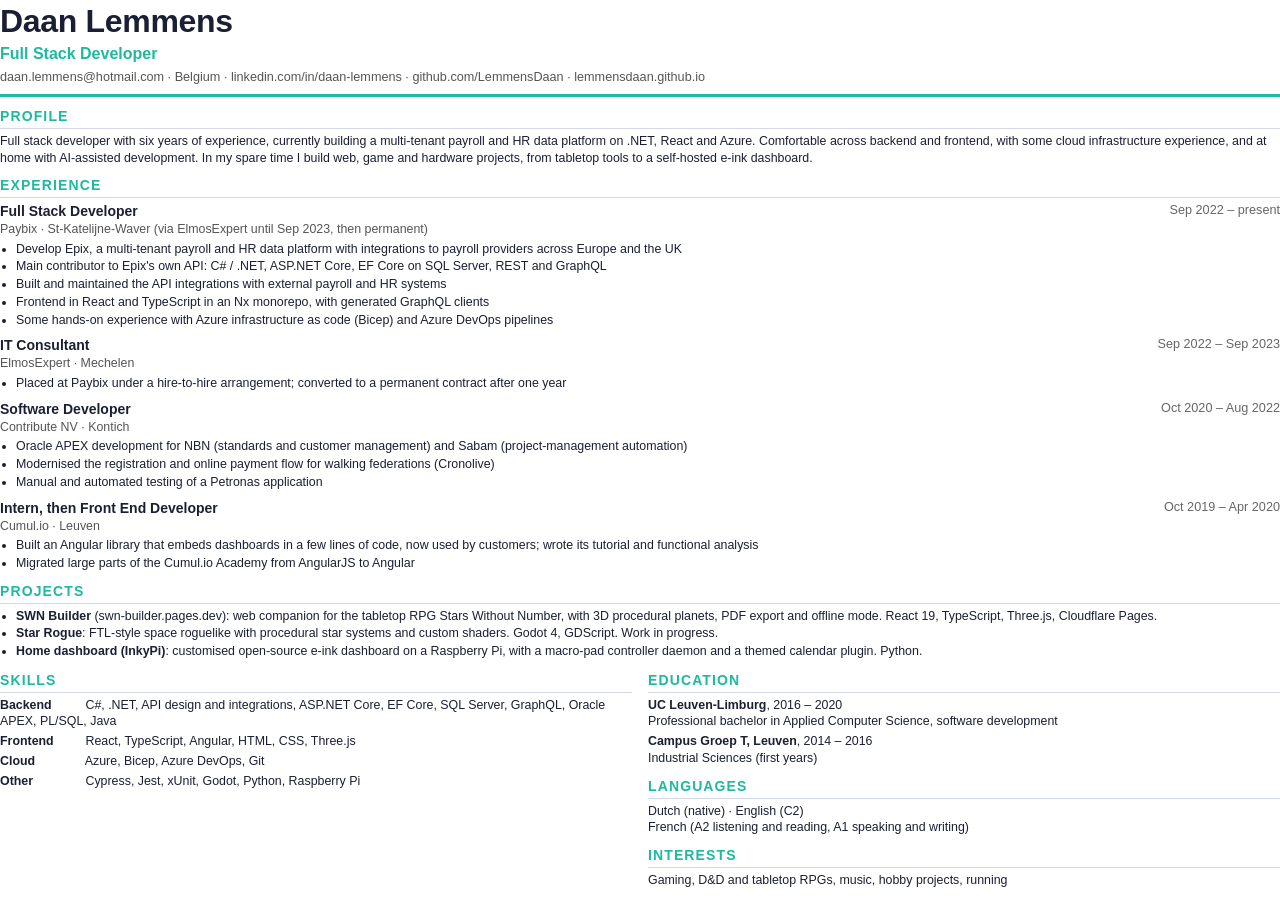
==== cv.html @ 90118674 "my-page v2" ====
<!DOCTYPE html>
<html lang="en">
<head>
<meta charset="utf-8">
<title>Daan Lemmens · CV</title>
<style>
  @page { size: A4; margin: 10mm 13mm; }
  * { box-sizing: border-box; }
  body { margin: 0; font: 9.3pt/1.35 "Segoe UI", Arial, sans-serif; color: #1b1f33; }
  header { border-bottom: 3px solid #1fb8a0; padding-bottom: 8px; margin-bottom: 10px; }
  h1 { margin: 0; font-size: 24pt; letter-spacing: -.01em; }
  .role { color: #1fb8a0; font-weight: 700; font-size: 12pt; margin: 0; }
  .contact { margin: 4px 0 0; color: #555; font-size: 9.5pt; }
  h2 { font-size: 10.5pt; text-transform: uppercase; letter-spacing: .08em; color: #1fb8a0; border-bottom: 1px solid #d5d9ea; padding-bottom: 2px; margin: 10px 0 4px; }
  .job { margin-bottom: 8px; break-inside: avoid; }
  .job h3 { margin: 0; font-size: 10.5pt; display: flex; justify-content: space-between; gap: 12px; }
  .job h3 span { font-weight: 400; color: #666; font-size: 9.5pt; white-space: nowrap; }
  .co { color: #555; margin: 0; }
  ul { margin: 3px 0 0; padding-left: 16px; }
  li { margin: 1px 0; }
  p { margin: 3px 0; }
  .cols { display: grid; grid-template-columns: 1fr 1fr; gap: 16px; }
  .skills b { display: inline-block; min-width: 82px; }
</style>
</head>
<body>
<header>
  <h1>Daan Lemmens</h1>
  <p class="role">Full Stack Developer</p>
  <p class="contact">daan.lemmens@hotmail.com · Belgium · linkedin.com/in/daan-lemmens · github.com/LemmensDaan · lemmensdaan.github.io</p>
</header>

<h2>Profile</h2>
<p>Full stack developer with six years of experience, currently building a multi-tenant payroll and HR data platform on .NET, React and Azure. Comfortable across backend and frontend, with some cloud infrastructure experience, and at home with AI-assisted development. In my spare time I build web, game and hardware projects, from tabletop tools to a self-hosted e-ink dashboard.</p>

<h2>Experience</h2>
<div class="job">
  <h3>Full Stack Developer <span>Sep 2022 – present</span></h3>
  <p class="co">Paybix · St-Katelijne-Waver (via ElmosExpert until Sep 2023, then permanent)</p>
  <ul>
    <li>Develop Epix, a multi-tenant payroll and HR data platform with integrations to payroll providers across Europe and the UK</li>
    <li>Main contributor to Epix's own API: C# / .NET, ASP.NET Core, EF Core on SQL Server, REST and GraphQL</li>
    <li>Built and maintained the API integrations with external payroll and HR systems</li>
    <li>Frontend in React and TypeScript in an Nx monorepo, with generated GraphQL clients</li>
    <li>Some hands-on experience with Azure infrastructure as code (Bicep) and Azure DevOps pipelines</li>
  </ul>
</div>
<div class="job">
  <h3>IT Consultant <span>Sep 2022 – Sep 2023</span></h3>
  <p class="co">ElmosExpert · Mechelen</p>
  <ul><li>Placed at Paybix under a hire-to-hire arrangement; converted to a permanent contract after one year</li></ul>
</div>
<div class="job">
  <h3>Software Developer <span>Oct 2020 – Aug 2022</span></h3>
  <p class="co">Contribute NV · Kontich</p>
  <ul>
    <li>Oracle APEX development for NBN (standards and customer management) and Sabam (project-management automation)</li>
    <li>Modernised the registration and online payment flow for walking federations (Cronolive)</li>
    <li>Manual and automated testing of a Petronas application</li>
  </ul>
</div>
<div class="job">
  <h3>Intern, then Front End Developer <span>Oct 2019 – Apr 2020</span></h3>
  <p class="co">Cumul.io · Leuven</p>
  <ul>
    <li>Built an Angular library that embeds dashboards in a few lines of code, now used by customers; wrote its tutorial and functional analysis</li>
    <li>Migrated large parts of the Cumul.io Academy from AngularJS to Angular</li>
  </ul>
</div>

<h2>Projects</h2>
<ul>
  <li><b>SWN Builder</b> (swn-builder.pages.dev): web companion for the tabletop RPG Stars Without Number, with 3D procedural planets, PDF export and offline mode. React 19, TypeScript, Three.js, Cloudflare Pages.</li>
  <li><b>Star Rogue</b>: FTL-style space roguelike with procedural star systems and custom shaders. Godot 4, GDScript. Work in progress.</li>
  <li><b>Home dashboard (InkyPi)</b>: customised open-source e-ink dashboard on a Raspberry Pi, with a macro-pad controller daemon and a themed calendar plugin. Python.</li>
</ul>

<div class="cols">
  <div>
    <h2>Skills</h2>
    <p class="skills"><b>Backend</b> C#, .NET, API design and integrations, ASP.NET Core, EF Core, SQL Server, GraphQL, Oracle APEX, PL/SQL, Java</p>
    <p class="skills"><b>Frontend</b> React, TypeScript, Angular, HTML, CSS, Three.js</p>
    <p class="skills"><b>Cloud</b> Azure, Bicep, Azure DevOps, Git</p>
    <p class="skills"><b>Other</b> Cypress, Jest, xUnit, Godot, Python, Raspberry Pi</p>
  </div>
  <div>
    <h2>Education</h2>
    <p><b>UC Leuven-Limburg</b>, 2016 – 2020<br>Professional bachelor in Applied Computer Science, software development</p>
    <p><b>Campus Groep T, Leuven</b>, 2014 – 2016<br>Industrial Sciences (first years)</p>
    <h2>Languages</h2>
    <p>Dutch (native) · English (C2)<br>French (A2 listening and reading, A1 speaking and writing)</p>
    <h2>Interests</h2>
    <p>Gaming, D&amp;D and tabletop RPGs, music, hobby projects, running</p>
  </div>
</div>
</body>
</html>
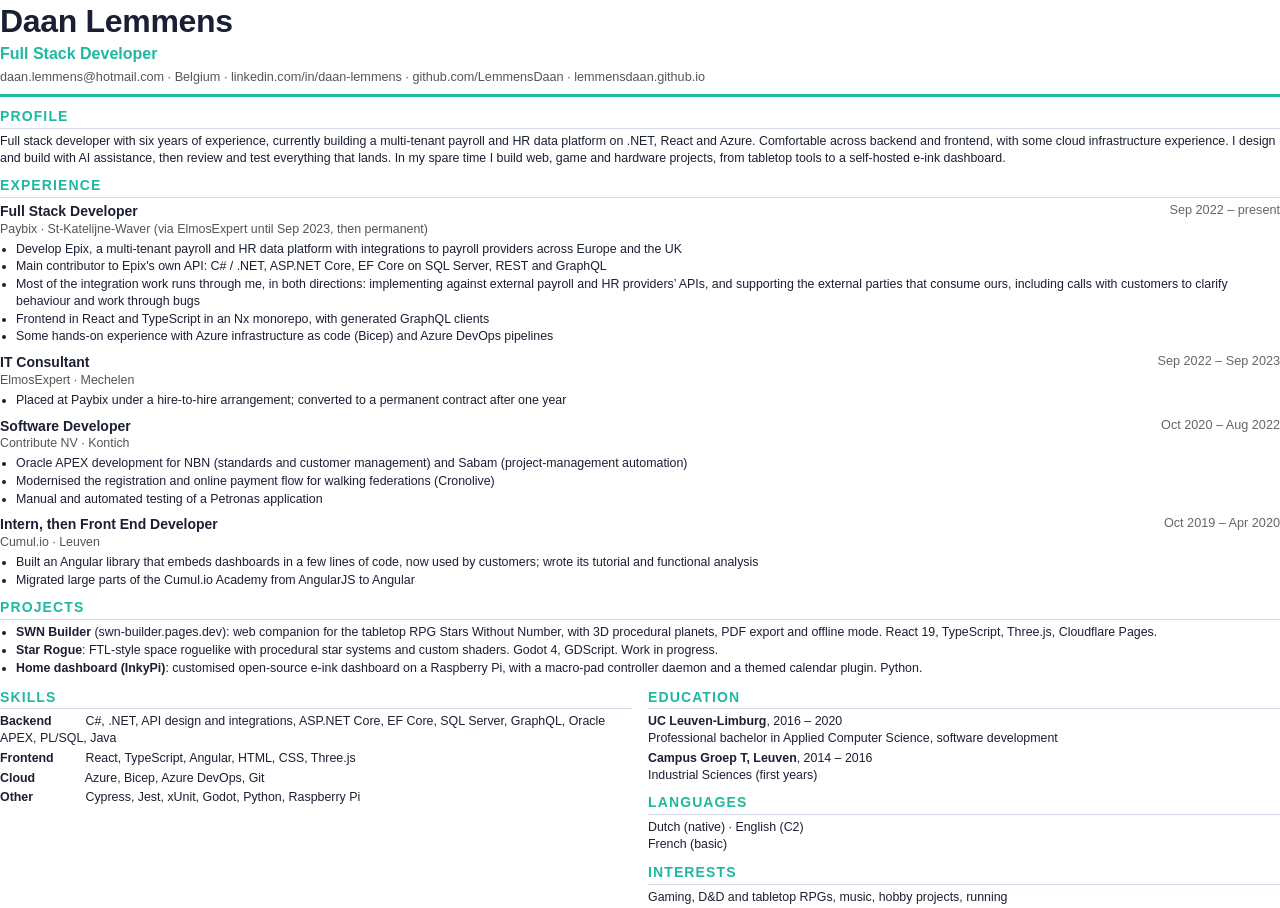
==== commit 8c74daac: "disable cv, beautifications on whole page" ====
--- a/cv.html
+++ b/cv.html
@@ -31,7 +31,7 @@
 </header>
 
 <h2>Profile</h2>
-<p>Full stack developer with six years of experience, currently building a multi-tenant payroll and HR data platform on .NET, React and Azure. Comfortable across backend and frontend, with some cloud infrastructure experience, and at home with AI-assisted development. In my spare time I build web, game and hardware projects, from tabletop tools to a self-hosted e-ink dashboard.</p>
+<p>Full stack developer with six years of experience, currently building a multi-tenant payroll and HR data platform on .NET, React and Azure. Comfortable across backend and frontend, with some cloud infrastructure experience. I design and build with AI assistance, then review and test everything that lands. In my spare time I build web, game and hardware projects, from tabletop tools to a self-hosted e-ink dashboard.</p>
 
 <h2>Experience</h2>
 <div class="job">
@@ -40,7 +40,7 @@
   <ul>
     <li>Develop Epix, a multi-tenant payroll and HR data platform with integrations to payroll providers across Europe and the UK</li>
     <li>Main contributor to Epix's own API: C# / .NET, ASP.NET Core, EF Core on SQL Server, REST and GraphQL</li>
-    <li>Built and maintained the API integrations with external payroll and HR systems</li>
+    <li>Most of the integration work runs through me, in both directions: implementing against external payroll and HR providers’ APIs, and supporting the external parties that consume ours, including calls with customers to clarify behaviour and work through bugs</li>
     <li>Frontend in React and TypeScript in an Nx monorepo, with generated GraphQL clients</li>
     <li>Some hands-on experience with Azure infrastructure as code (Bicep) and Azure DevOps pipelines</li>
   </ul>
@@ -88,7 +88,7 @@
     <p><b>UC Leuven-Limburg</b>, 2016 – 2020<br>Professional bachelor in Applied Computer Science, software development</p>
     <p><b>Campus Groep T, Leuven</b>, 2014 – 2016<br>Industrial Sciences (first years)</p>
     <h2>Languages</h2>
-    <p>Dutch (native) · English (C2)<br>French (A2 listening and reading, A1 speaking and writing)</p>
+    <p>Dutch (native) · English (C2)<br>French (basic)</p>
     <h2>Interests</h2>
     <p>Gaming, D&amp;D and tabletop RPGs, music, hobby projects, running</p>
   </div>
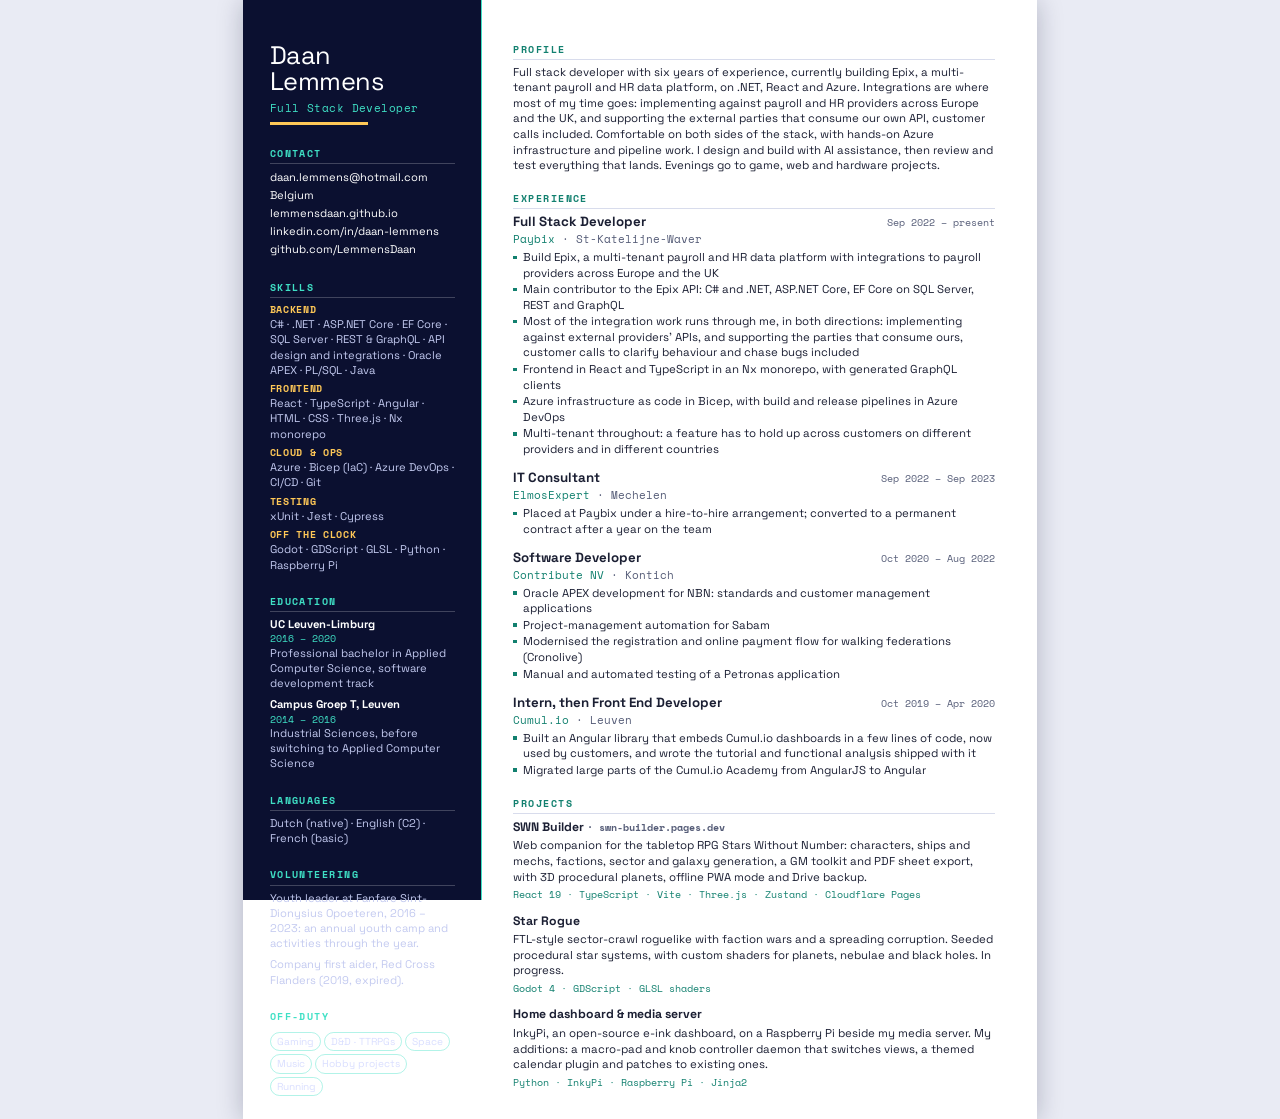
==== commit d49386c5: "telemetry: say when a feed is down, and rebuild the CV The ISS feed drops calls often enough that a " ====
--- a/cv.html
+++ b/cv.html
@@ -3,95 +3,217 @@
 <head>
 <meta charset="utf-8">
 <title>Daan Lemmens · CV</title>
+<meta name="description" content="CV of Daan Lemmens, full stack developer in Belgium.">
+<link rel="preconnect" href="https://fonts.googleapis.com">
+<link rel="preconnect" href="https://fonts.gstatic.com" crossorigin>
+<link href="https://fonts.googleapis.com/css2?family=Space+Grotesk:wght@400;500;700&family=Space+Mono:wght@400;700&display=swap" rel="stylesheet">
 <style>
-  @page { size: A4; margin: 10mm 13mm; }
+  /* Printed on A4 with no page margin of its own: the sidebar has to reach the paper's edge,
+     so every margin lives as padding inside the two columns instead. */
+  @page { size: A4; margin: 0; }
+
+  :root {
+    --navy: #0b1030;        /* the site's background, here as the sidebar */
+    --teal: #3fe0c5;        /* site teal: bright enough for the navy column only */
+    --teal-ink: #12806f;    /* the same hue darkened until it reads as text on white */
+    --gold: #ffc857;
+    --ink: #1b1f33;
+    --ink-soft: #565d78;
+    --rule: #d8dcec;
+    --side: 63mm;
+  }
+
   * { box-sizing: border-box; }
-  body { margin: 0; font: 9.3pt/1.35 "Segoe UI", Arial, sans-serif; color: #1b1f33; }
-  header { border-bottom: 3px solid #1fb8a0; padding-bottom: 8px; margin-bottom: 10px; }
-  h1 { margin: 0; font-size: 24pt; letter-spacing: -.01em; }
-  .role { color: #1fb8a0; font-weight: 700; font-size: 12pt; margin: 0; }
-  .contact { margin: 4px 0 0; color: #555; font-size: 9.5pt; }
-  h2 { font-size: 10.5pt; text-transform: uppercase; letter-spacing: .08em; color: #1fb8a0; border-bottom: 1px solid #d5d9ea; padding-bottom: 2px; margin: 10px 0 4px; }
-  .job { margin-bottom: 8px; break-inside: avoid; }
-  .job h3 { margin: 0; font-size: 10.5pt; display: flex; justify-content: space-between; gap: 12px; }
-  .job h3 span { font-weight: 400; color: #666; font-size: 9.5pt; white-space: nowrap; }
-  .co { color: #555; margin: 0; }
-  ul { margin: 3px 0 0; padding-left: 16px; }
-  li { margin: 1px 0; }
+  html, body { margin: 0; }
+  body {
+    font-family: "Space Grotesk", "Segoe UI", Arial, sans-serif;
+    font-size: 8.6pt; line-height: 1.36; color: var(--ink);
+    background: #fff;
+    -webkit-print-color-adjust: exact; print-color-adjust: exact;
+  }
+
+  /* The sidebar's colour is painted by a fixed layer rather than as a background on the column,
+     so it still reaches the foot of the sheet if the CV ever runs onto a second page. */
+  body::before {
+    content: ""; position: fixed; top: 0; bottom: 0; left: 0; width: var(--side);
+    background: var(--navy); border-right: 1.2pt solid var(--teal); z-index: 0;
+  }
+
+  .sheet { display: grid; grid-template-columns: var(--side) 1fr; min-height: 296mm; }
+  aside, main { position: relative; z-index: 1; }
+  aside { padding: 11mm 7mm 6mm; color: #d9deff; }
+  main  { padding: 11mm 11mm 6mm 8.5mm; }
+
+  /* --- name block -------------------------------------------------------- */
+  .name { font-size: 19pt; line-height: 1.05; letter-spacing: -.02em; color: #fff; margin: 0; }
+  .role { font-family: "Space Mono", monospace; font-size: 8.4pt; letter-spacing: .04em;
+          color: var(--teal); margin: 5px 0 0; }
+  .rule { height: 2pt; background: var(--gold); width: 26mm; margin: 7px 0 0; }
+
+  /* --- section headings -------------------------------------------------- */
+  aside h2, main h2 {
+    font-family: "Space Mono", monospace; font-size: 7.8pt; font-weight: 700;
+    text-transform: uppercase; letter-spacing: .14em; margin: 0 0 5px;
+  }
+  aside h2 { color: var(--teal); margin-top: 5.6mm; padding-bottom: 3px;
+             border-bottom: .6pt solid rgba(255, 255, 255, .22); }
+  main h2  { color: var(--teal-ink); margin-top: 4.6mm; padding-bottom: 3px;
+             border-bottom: .8pt solid var(--rule); }
+  main h2:first-child { margin-top: 0; }
+
   p { margin: 3px 0; }
-  .cols { display: grid; grid-template-columns: 1fr 1fr; gap: 16px; }
-  .skills b { display: inline-block; min-width: 82px; }
+  a { color: inherit; text-decoration: none; }
+
+  /* --- sidebar ----------------------------------------------------------- */
+  aside p { color: #c3caf0; }
+  .contact { font-size: 8.4pt; line-height: 1.6; word-break: break-word; }
+  .contact b { display: block; font-weight: 400; color: #fff; }
+  .skill { margin: 0 0 4px; font-size: 8.4pt; }
+  .skill b { display: block; font-family: "Space Mono", monospace; font-size: 7.3pt;
+             font-weight: 700; letter-spacing: .07em; text-transform: uppercase;
+             color: var(--gold); margin-bottom: 1px; }
+  .school { margin: 0 0 6px; font-size: 8.4pt; }
+  .school b { color: #fff; }
+  .school span { display: block; font-family: "Space Mono", monospace; font-size: 7.3pt; color: var(--teal); }
+  .chips { margin: 2px 0 0; padding: 0; list-style: none; display: flex; flex-wrap: wrap; gap: 3px; }
+  .chips li { font-size: 7.6pt; line-height: 1.5; padding: 1px 6px; border-radius: 99px;
+              border: .6pt solid rgba(63, 224, 197, .4); color: #d9deff; }
+
+  /* --- experience -------------------------------------------------------- */
+  .job { margin: 0 0 3.4mm; break-inside: avoid; }
+  .job:last-child { margin-bottom: 0; }
+  .job h3 { margin: 0; font-size: 10pt; line-height: 1.25; display: flex;
+            justify-content: space-between; align-items: baseline; gap: 10px; }
+  .job h3 time { font-family: "Space Mono", monospace; font-size: 7.8pt; font-weight: 400;
+                 color: var(--ink-soft); white-space: nowrap; }
+  .at { font-family: "Space Mono", monospace; font-size: 8.2pt; color: var(--teal-ink);
+        margin: 1px 0 3px; }
+  .at span { color: var(--ink-soft); }
+
+  /* square teal markers, the same shape as the meter pips on the site */
+  ul.b { list-style: none; margin: 2px 0 0; padding: 0; }
+  ul.b li { position: relative; padding-left: 10px; margin: 1px 0; }
+  ul.b li::before { content: ""; position: absolute; left: 0; top: .5em;
+                    width: 3.4px; height: 3.4px; background: var(--teal-ink); }
+
+  /* --- projects ---------------------------------------------------------- */
+  .proj { margin: 0 0 2.8mm; break-inside: avoid; }
+  .proj:last-child { margin-bottom: 0; }
+  .proj h3 { margin: 0; font-size: 9.2pt; }
+  .proj h3 em { font-style: normal; font-family: "Space Mono", monospace; font-size: 7.6pt;
+                color: var(--ink-soft); }
+  .stack { font-family: "Space Mono", monospace; font-size: 7.6pt; color: var(--teal-ink); margin: 2px 0 0; }
+
+  /* On screen the sheet sits on the page background like a sheet of paper. */
+  @media screen {
+    body { background: #e9ebf4; }
+    .sheet { width: 210mm; margin: 0 auto; background: #fff; box-shadow: 0 2px 24px rgba(11, 16, 48, .25); }
+    body::before { left: 50%; margin-left: -105mm; }
+  }
 </style>
 </head>
 <body>
-<header>
-  <h1>Daan Lemmens</h1>
-  <p class="role">Full Stack Developer</p>
-  <p class="contact">daan.lemmens@hotmail.com · Belgium · linkedin.com/in/daan-lemmens · github.com/LemmensDaan · lemmensdaan.github.io</p>
-</header>
-
-<h2>Profile</h2>
-<p>Full stack developer with six years of experience, currently building a multi-tenant payroll and HR data platform on .NET, React and Azure. Comfortable across backend and frontend, with some cloud infrastructure experience. I design and build with AI assistance, then review and test everything that lands. In my spare time I build web, game and hardware projects, from tabletop tools to a self-hosted e-ink dashboard.</p>
-
-<h2>Experience</h2>
-<div class="job">
-  <h3>Full Stack Developer <span>Sep 2022 – present</span></h3>
-  <p class="co">Paybix · St-Katelijne-Waver (via ElmosExpert until Sep 2023, then permanent)</p>
-  <ul>
-    <li>Develop Epix, a multi-tenant payroll and HR data platform with integrations to payroll providers across Europe and the UK</li>
-    <li>Main contributor to Epix's own API: C# / .NET, ASP.NET Core, EF Core on SQL Server, REST and GraphQL</li>
-    <li>Most of the integration work runs through me, in both directions: implementing against external payroll and HR providers’ APIs, and supporting the external parties that consume ours, including calls with customers to clarify behaviour and work through bugs</li>
-    <li>Frontend in React and TypeScript in an Nx monorepo, with generated GraphQL clients</li>
-    <li>Some hands-on experience with Azure infrastructure as code (Bicep) and Azure DevOps pipelines</li>
-  </ul>
-</div>
-<div class="job">
-  <h3>IT Consultant <span>Sep 2022 – Sep 2023</span></h3>
-  <p class="co">ElmosExpert · Mechelen</p>
-  <ul><li>Placed at Paybix under a hire-to-hire arrangement; converted to a permanent contract after one year</li></ul>
-</div>
-<div class="job">
-  <h3>Software Developer <span>Oct 2020 – Aug 2022</span></h3>
-  <p class="co">Contribute NV · Kontich</p>
-  <ul>
-    <li>Oracle APEX development for NBN (standards and customer management) and Sabam (project-management automation)</li>
-    <li>Modernised the registration and online payment flow for walking federations (Cronolive)</li>
-    <li>Manual and automated testing of a Petronas application</li>
-  </ul>
-</div>
-<div class="job">
-  <h3>Intern, then Front End Developer <span>Oct 2019 – Apr 2020</span></h3>
-  <p class="co">Cumul.io · Leuven</p>
-  <ul>
-    <li>Built an Angular library that embeds dashboards in a few lines of code, now used by customers; wrote its tutorial and functional analysis</li>
-    <li>Migrated large parts of the Cumul.io Academy from AngularJS to Angular</li>
-  </ul>
-</div>
-
-<h2>Projects</h2>
-<ul>
-  <li><b>SWN Builder</b> (swn-builder.pages.dev): web companion for the tabletop RPG Stars Without Number, with 3D procedural planets, PDF export and offline mode. React 19, TypeScript, Three.js, Cloudflare Pages.</li>
-  <li><b>Star Rogue</b>: FTL-style space roguelike with procedural star systems and custom shaders. Godot 4, GDScript. Work in progress.</li>
-  <li><b>Home dashboard (InkyPi)</b>: customised open-source e-ink dashboard on a Raspberry Pi, with a macro-pad controller daemon and a themed calendar plugin. Python.</li>
-</ul>
-
-<div class="cols">
-  <div>
+<div class="sheet">
+
+  <aside>
+    <p class="name">Daan<br>Lemmens</p>
+    <p class="role">Full Stack Developer</p>
+    <div class="rule"></div>
+
+    <h2>Contact</h2>
+    <p class="contact">
+      <b>daan.lemmens@hotmail.com</b>
+      <b>Belgium</b>
+      <b>lemmensdaan.github.io</b>
+      <b>linkedin.com/in/daan-lemmens</b>
+      <b>github.com/LemmensDaan</b>
+    </p>
+
     <h2>Skills</h2>
-    <p class="skills"><b>Backend</b> C#, .NET, API design and integrations, ASP.NET Core, EF Core, SQL Server, GraphQL, Oracle APEX, PL/SQL, Java</p>
-    <p class="skills"><b>Frontend</b> React, TypeScript, Angular, HTML, CSS, Three.js</p>
-    <p class="skills"><b>Cloud</b> Azure, Bicep, Azure DevOps, Git</p>
-    <p class="skills"><b>Other</b> Cypress, Jest, xUnit, Godot, Python, Raspberry Pi</p>
-  </div>
-  <div>
+    <p class="skill"><b>Backend</b>C# · .NET · ASP.NET Core · EF Core · SQL Server · REST &amp; GraphQL · API design and integrations · Oracle APEX · PL/SQL · Java</p>
+    <p class="skill"><b>Frontend</b>React · TypeScript · Angular · HTML · CSS · Three.js · Nx monorepo</p>
+    <p class="skill"><b>Cloud &amp; ops</b>Azure · Bicep (IaC) · Azure DevOps · CI/CD · Git</p>
+    <p class="skill"><b>Testing</b>xUnit · Jest · Cypress</p>
+    <p class="skill"><b>Off the clock</b>Godot · GDScript · GLSL · Python · Raspberry Pi</p>
+
     <h2>Education</h2>
-    <p><b>UC Leuven-Limburg</b>, 2016 – 2020<br>Professional bachelor in Applied Computer Science, software development</p>
-    <p><b>Campus Groep T, Leuven</b>, 2014 – 2016<br>Industrial Sciences (first years)</p>
+    <p class="school"><b>UC Leuven-Limburg</b><span>2016 – 2020</span>Professional bachelor in Applied Computer Science, software development track</p>
+    <p class="school"><b>Campus Groep T, Leuven</b><span>2014 – 2016</span>Industrial Sciences, before switching to Applied Computer Science</p>
+
     <h2>Languages</h2>
-    <p>Dutch (native) · English (C2)<br>French (basic)</p>
-    <h2>Interests</h2>
-    <p>Gaming, D&amp;D and tabletop RPGs, music, hobby projects, running</p>
-  </div>
+    <p class="school">Dutch (native) · English (C2) · French (basic)</p>
+
+    <h2>Volunteering</h2>
+    <p class="school">Youth leader at Fanfare Sint-Dionysius Opoeteren, 2016 – 2023: an annual youth camp and activities through the year.</p>
+    <p class="school">Company first aider, Red Cross Flanders (2019, expired).</p>
+
+    <h2>Off-duty</h2>
+    <ul class="chips">
+      <li>Gaming</li><li>D&amp;D · TTRPGs</li><li>Space</li><li>Music</li><li>Hobby projects</li><li>Running</li>
+    </ul>
+  </aside>
+
+  <main>
+    <h2>Profile</h2>
+    <p>Full stack developer with six years of experience, currently building Epix, a multi-tenant payroll and HR data platform, on .NET, React and Azure. Integrations are where most of my time goes: implementing against payroll and HR providers across Europe and the UK, and supporting the external parties that consume our own API, customer calls included. Comfortable on both sides of the stack, with hands-on Azure infrastructure and pipeline work. I design and build with AI assistance, then review and test everything that lands. Evenings go to game, web and hardware projects.</p>
+
+    <h2>Experience</h2>
+    <div class="job">
+      <h3>Full Stack Developer <time>Sep 2022 – present</time></h3>
+      <p class="at">Paybix <span>· St-Katelijne-Waver</span></p>
+      <ul class="b">
+        <li>Build Epix, a multi-tenant payroll and HR data platform with integrations to payroll providers across Europe and the UK</li>
+        <li>Main contributor to the Epix API: C# and .NET, ASP.NET Core, EF Core on SQL Server, REST and GraphQL</li>
+        <li>Most of the integration work runs through me, in both directions: implementing against external providers' APIs, and supporting the parties that consume ours, customer calls to clarify behaviour and chase bugs included</li>
+        <li>Frontend in React and TypeScript in an Nx monorepo, with generated GraphQL clients</li>
+        <li>Azure infrastructure as code in Bicep, with build and release pipelines in Azure DevOps</li>
+        <li>Multi-tenant throughout: a feature has to hold up across customers on different providers and in different countries</li>
+      </ul>
+    </div>
+    <div class="job">
+      <h3>IT Consultant <time>Sep 2022 – Sep 2023</time></h3>
+      <p class="at">ElmosExpert <span>· Mechelen</span></p>
+      <ul class="b">
+        <li>Placed at Paybix under a hire-to-hire arrangement; converted to a permanent contract after a year on the team</li>
+      </ul>
+    </div>
+    <div class="job">
+      <h3>Software Developer <time>Oct 2020 – Aug 2022</time></h3>
+      <p class="at">Contribute NV <span>· Kontich</span></p>
+      <ul class="b">
+        <li>Oracle APEX development for NBN: standards and customer management applications</li>
+        <li>Project-management automation for Sabam</li>
+        <li>Modernised the registration and online payment flow for walking federations (Cronolive)</li>
+        <li>Manual and automated testing of a Petronas application</li>
+      </ul>
+    </div>
+    <div class="job">
+      <h3>Intern, then Front End Developer <time>Oct 2019 – Apr 2020</time></h3>
+      <p class="at">Cumul.io <span>· Leuven</span></p>
+      <ul class="b">
+        <li>Built an Angular library that embeds Cumul.io dashboards in a few lines of code, now used by customers, and wrote the tutorial and functional analysis shipped with it</li>
+        <li>Migrated large parts of the Cumul.io Academy from AngularJS to Angular</li>
+      </ul>
+    </div>
+
+    <h2>Projects</h2>
+    <div class="proj">
+      <h3>SWN Builder <em>· swn-builder.pages.dev</em></h3>
+      <p>Web companion for the tabletop RPG Stars Without Number: characters, ships and mechs, factions, sector and galaxy generation, a GM toolkit and PDF sheet export, with 3D procedural planets, offline PWA mode and Drive backup.</p>
+      <p class="stack">React 19 · TypeScript · Vite · Three.js · Zustand · Cloudflare Pages</p>
+    </div>
+    <div class="proj">
+      <h3>Star Rogue</h3>
+      <p>FTL-style sector-crawl roguelike with faction wars and a spreading corruption. Seeded procedural star systems, with custom shaders for planets, nebulae and black holes. In progress.</p>
+      <p class="stack">Godot 4 · GDScript · GLSL shaders</p>
+    </div>
+    <div class="proj">
+      <h3>Home dashboard &amp; media server</h3>
+      <p>InkyPi, an open-source e-ink dashboard, on a Raspberry Pi beside my media server. My additions: a macro-pad and knob controller daemon that switches views, a themed calendar plugin and patches to existing ones.</p>
+      <p class="stack">Python · InkyPi · Raspberry Pi · Jinja2</p>
+    </div>
+  </main>
+
 </div>
 </body>
 </html>
